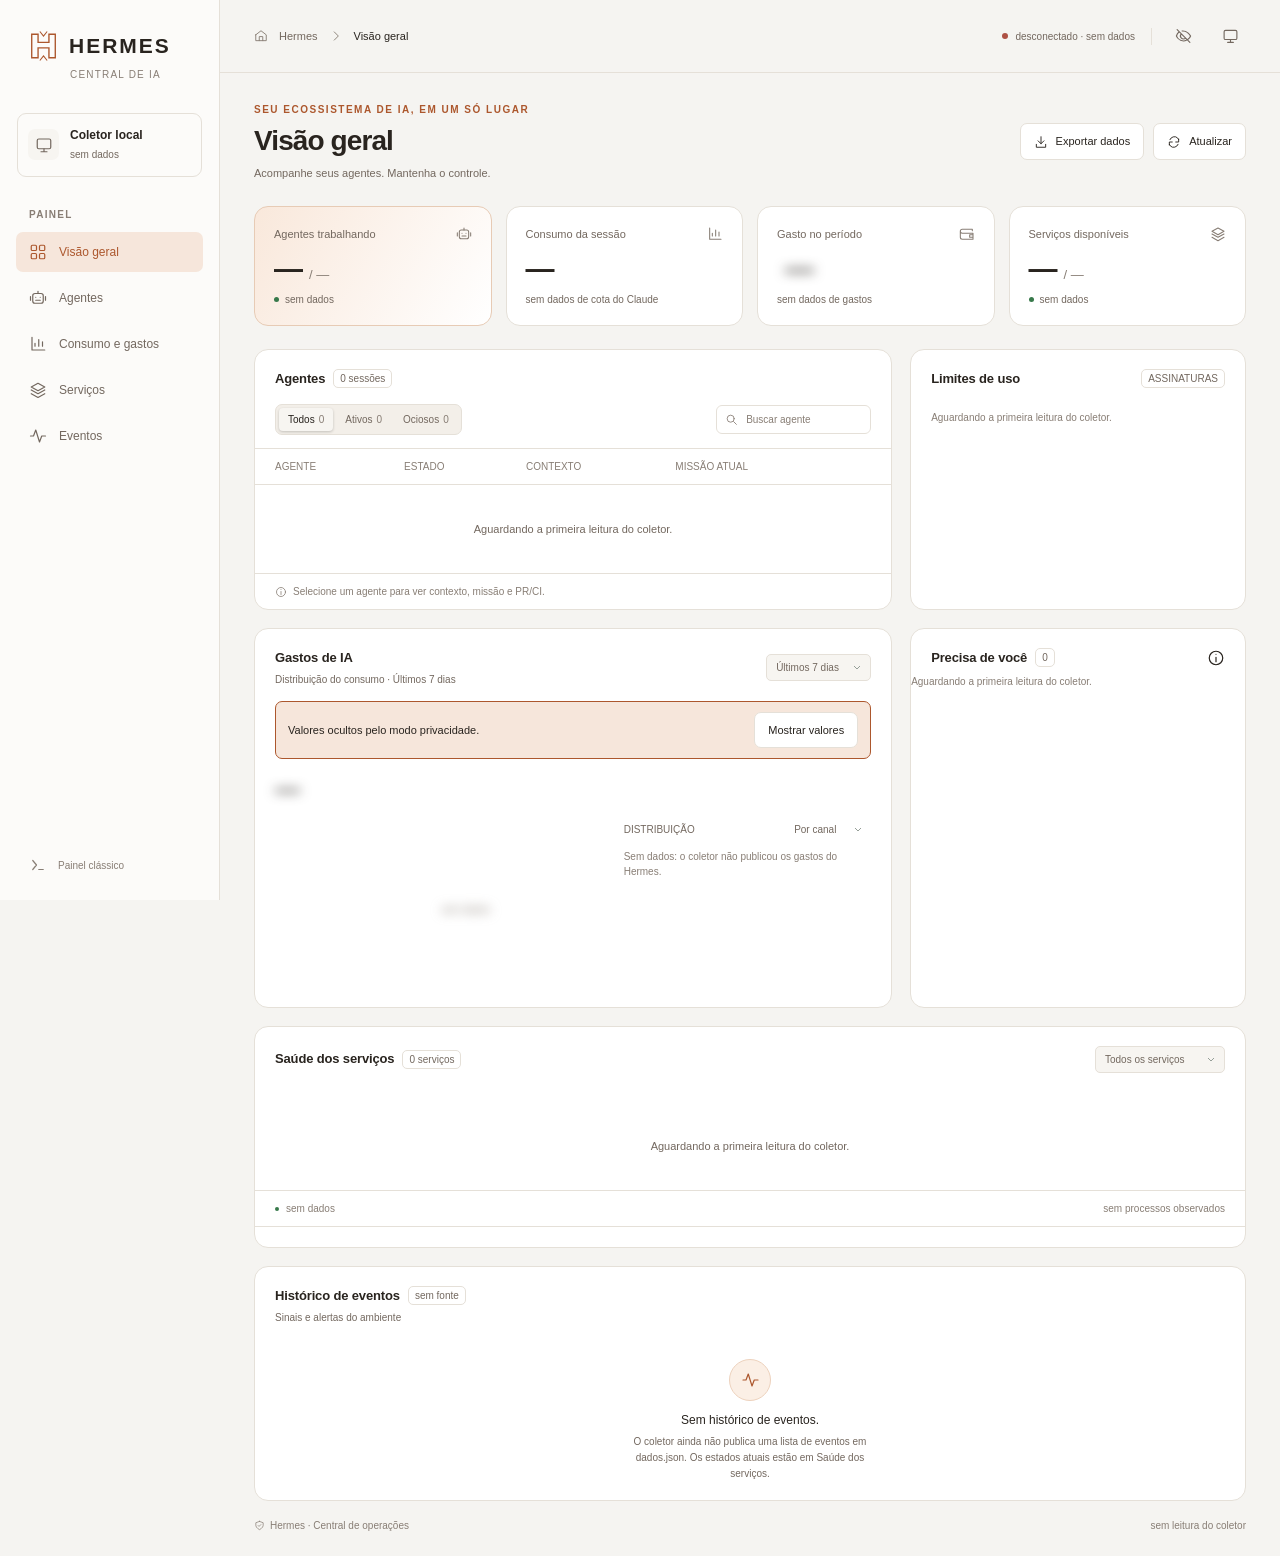
==== publico/index.html @ 0a1b5faf "Juncao E16-E19c (painel-ias-orq ate 508d62f) sobre E14, sem conflitos. py OK x3 + TZ=UTC OK, js 130/" ====
<!doctype html>
<html lang="pt-BR" data-theme="dark">
<head>
<meta charset="UTF-8">
<meta name="viewport" content="width=device-width, initial-scale=1.0">
<meta name="description" content="Hermes: central de operações para agentes de IA, consumo, serviços e gastos, ligada aos dados do coletor local.">
<meta name="theme-color" content="#111111">
<title>Hermes — Central de operações</title>
<link rel="stylesheet" href="hermes.css">
</head>
<body>
<a href="#main" class="skip-link">Pular para o conteúdo</a>
<div class="mobile-backdrop" id="mobile-backdrop"></div>
<aside class="sidebar" id="sidebar" aria-label="Navegação principal">
  <a href="#overview" class="brand" aria-label="Hermes, início"><svg class="brand-mark" viewBox="0 0 32 34" fill="none" aria-hidden="true"><path d="M3 4v26h7V19h12v11h7V4h-7v9H10V4H3Z" stroke="currentColor" stroke-width="1.5"/><path d="m12 1 4 5 4-5M12 33l4-5 4 5" stroke="currentColor" stroke-width="1.2"/></svg>HERMES</a>
  <p class="brand-sub">CENTRAL DE IA</p>
  <div class="workspace"><span class="workspace-icon" data-icon="monitor"></span><div><b>Coletor local</b><small id="side-origem">sem dados</small></div></div>
  <p class="nav-label">PAINEL</p>
  <nav class="nav" id="nav">
    <a href="#overview" data-nav="overview" class="active"><span data-icon="grid"></span>Visão geral</a>
    <a href="#agents" data-nav="agents"><span data-icon="agents"></span>Agentes<span class="nav-count" id="nav-agentes" hidden>0</span></a>
    <a href="#usage" data-nav="usage"><span data-icon="chart"></span>Consumo e gastos</a>
    <a href="#services" data-nav="services"><span data-icon="layers"></span>Serviços<span class="nav-count danger" id="nav-servicos" hidden>0</span></a>
    <a href="#events" data-nav="events"><span data-icon="activity"></span>Eventos</a>
  </nav>
  <div class="sidebar-bottom">
    <a class="side-action classic" href="/classico" id="link-classico"><span data-icon="terminal"></span>Painel clássico</a>
  </div>
</aside>
<div class="shell">
  <header class="topbar">
    <div class="breadcrumb"><button class="icon-button menu-button" id="menu-button" aria-label="Abrir navegação" aria-expanded="false"><span data-icon="menu"></span></button><span class="breadcrumb-home" data-icon="home"></span><span class="breadcrumb-home">Hermes</span><span class="breadcrumb-home" data-icon="chevron"></span><strong id="breadcrumb-current">Visão geral</strong></div>
    <div class="top-controls"><span class="live-chip off" id="live-chip"><span class="dot"></span><span id="live-text">conectando…</span></span><span class="separator"></span><button class="icon-button" id="privacy-button" type="button" title="Privacidade" aria-label="Privacidade" aria-pressed="false"><span data-icon="eye"></span></button><button class="icon-button" id="theme-button" type="button" title="Tema" aria-label="Tema"><span data-icon="sun"></span></button></div>
  </header>
  <main class="content" id="main" tabindex="-1">
    <div class="page-heading" id="overview"><div><div class="eyebrow">SEU ECOSSISTEMA DE IA, EM UM SÓ LUGAR</div><h1 id="page-title">Visão geral</h1><p id="page-subtitle">Acompanhe seus agentes. Mantenha o controle.</p></div><div class="heading-actions"><button class="button export-btn" id="export-button" type="button"><span data-icon="download"></span>Exportar dados</button><button class="button" id="refresh-button" type="button"><span data-icon="refresh"></span><span id="refresh-label">Atualizar</span></button></div></div>

    <div class="file-warning" id="file-warning" role="alert" hidden></div>

    <section class="stats" id="stats" aria-label="Resumo do ambiente">
      <article class="stat"><div class="stat-title">Agentes trabalhando<span data-icon="agents"></span></div><div class="stat-value mono"><span id="k-trab">—</span><small id="k-total">/ —</small></div><div class="stat-foot" id="k-agentes-foot"><span class="dot"></span><span id="k-agentes-texto">sem dados</span></div><div class="stat-foot" id="k-online-foot" hidden><span class="dot"></span><span id="k-online-texto"></span></div></article>
      <article class="stat"><div class="stat-title">Consumo da sessão<span data-icon="chart"></span></div><div class="stat-value mono"><span id="k-sessao">—</span><small id="k-sessao-un"></small></div><div class="stat-foot" id="k-sessao-foot"><span id="k-sessao-texto">sem dados de cota do Claude</span></div></article>
      <article class="stat"><div class="stat-title">Gasto no período<span data-icon="wallet"></span></div><div class="stat-value mono sensitive"><span class="currency" id="k-moeda"></span><span id="k-gasto">—</span></div><div class="stat-foot"><span><span class="sensitive" id="k-gasto-usd"></span><span id="k-gasto-texto">sem dados</span></span></div></article>
      <article class="stat"><div class="stat-title">Serviços disponíveis<span data-icon="layers"></span></div><div class="stat-value mono"><span id="k-serv">—</span><small id="k-serv-total">/ —</small></div><div class="stat-foot" id="k-serv-foot"><span class="dot"></span><span id="k-serv-texto">sem dados</span></div></article>
    </section>

    <div class="dashboard-row">
      <section class="panel agents-panel" id="agents" aria-labelledby="agents-title">
        <div class="panel-head"><div class="panel-title"><h2 id="agents-title">Agentes</h2><span class="badge" id="agents-badge">0 sessões</span></div></div>
        <div class="agent-toolbar">
          <div class="tabs" role="group" aria-label="Filtrar agentes">
            <button class="tab active" type="button" data-agent-filter="todos" aria-pressed="true">Todos<span id="tab-todos">0</span></button>
            <button class="tab" type="button" data-agent-filter="ativos" aria-pressed="false">Ativos<span id="tab-ativos">0</span></button>
            <button class="tab" type="button" data-agent-filter="ociosos" aria-pressed="false">Ociosos<span id="tab-ociosos">0</span></button>
          </div>
          <label class="search"><span data-icon="search"></span><input type="search" id="agent-search" placeholder="Buscar agente" aria-label="Buscar agente" autocomplete="off"></label>
        </div>
        <div class="table-scroll"><table><thead><tr><th>AGENTE</th><th>ESTADO</th><th>CONTEXTO</th><th class="mission-col">MISSÃO ATUAL</th><th aria-label="Detalhes"></th></tr></thead><tbody id="agent-rows"></tbody></table><div class="empty-table" id="agent-empty" hidden></div></div>
        <div class="presence" id="presence" role="group" aria-label="Processos de IA online" hidden><div class="presence-head"><span>Online agora · por processo</span><span class="badge" id="presence-badge"></span></div><div class="table-scroll"><table><tbody id="presence-rows"></tbody></table></div></div>
        <div class="presence" id="presence-linux" role="group" aria-label="Processos de IA no WSL" hidden><div class="presence-head"><span id="presence-linux-titulo">WSL</span><span class="badge" id="presence-linux-badge"></span></div><div class="table-scroll"><table><tbody id="presence-linux-rows"></tbody></table></div></div>
        <div class="panel-footer"><span data-icon="info"></span>Selecione um agente para ver contexto, missão e PR/CI.</div>
      </section>

      <section class="panel usage-panel" id="limits" aria-labelledby="limits-title">
        <div class="panel-head"><div class="panel-title"><h2 id="limits-title">Limites de uso</h2></div><span class="badge">ASSINATURAS</span></div>
        <div class="providers" id="providers"></div>
        <div class="presence" id="limits-local" role="group" aria-label="Uso observado em arquivos locais" hidden><div class="presence-head"><span>Observado em arquivos locais</span><span class="badge" id="limits-local-badge"></span></div><div class="providers" id="limits-local-cards"></div></div>
      </section>
    </div>

    <div class="dashboard-row">
      <section class="panel cost-panel" id="usage" aria-labelledby="cost-title">
        <div class="panel-head"><div><div class="panel-title"><h2 id="cost-title">Gastos de IA</h2></div><p class="panel-desc" id="cost-desc">Distribuição do consumo no período</p></div><label><select class="compact-select" id="period-select" aria-label="Período de gastos"><option value="24h">Últimas 24 h</option><option value="hoje">Hoje</option><option value="7d" selected>Últimos 7 dias</option><option value="30d">Últimos 30 dias</option></select></label></div>
        <div class="cost-privacy-notice" id="cost-privacy-notice" hidden><span>Valores ocultos pelo modo privacidade.</span><button class="button" id="cost-show-values" type="button">Mostrar valores</button></div>
        <div class="cost-top"><div class="cost-total mono sensitive" id="cost-total">—</div><span class="neutral-label sensitive" id="cost-tokens"></span></div>
        <div class="cost-body">
          <div class="chart sensitive" id="chart" role="group" aria-label="Distribuição dos gastos por intervalo"></div>
          <div><div class="breakdown-title"><span>DISTRIBUIÇÃO</span><select class="compact-select" id="group-select" aria-label="Agrupar gastos"><option value="canal" selected>Por canal</option><option value="modelo">Por modelo</option></select></div><div id="breakdown"></div></div>
        </div>
        <div class="cost-notes" id="cost-notes"></div>
      </section>

      <section class="panel attention-panel" id="attention" aria-labelledby="attention-title">
        <div class="panel-head"><div class="panel-title"><h2 id="attention-title">Precisa de você</h2><span class="badge" id="attention-badge">0</span></div><span data-icon="info"></span></div>
        <div id="attention-body"></div>
        <div class="attention-note" id="attention-note" hidden></div>
        <div class="attention-foot" id="attention-foot" hidden><span data-icon="warning"></span><span id="attention-foot-text"></span><a class="text-button" href="#services" id="attention-foot-link">Ver serviços</a></div>
      </section>
    </div>

    <section class="panel services-panel" id="services" aria-labelledby="services-title">
      <div class="panel-head"><div><div class="panel-title"><h2 id="services-title">Saúde dos serviços</h2><span class="badge" id="services-badge">0 serviços</span></div></div><select id="service-filter" class="compact-select" aria-label="Filtrar serviços"><option value="todos">Todos os serviços</option><option value="atencao">Precisam de atenção</option></select></div>
      <div class="services-grid" id="services-grid"></div>
      <div class="empty-table" id="services-empty" hidden></div>
      <div class="panel-footer services-foot"><span class="source-summary" id="services-summary"><span class="dot"></span><span id="services-summary-text">sem dados</span></span><span id="services-processes">sem processos observados</span></div>
      <div class="panel-footer" id="sources-foot" hidden></div>
    </section>

    <section class="panel events-panel" id="events" aria-labelledby="events-title">
      <div class="panel-head"><div><div class="panel-title"><h2 id="events-title">Histórico de eventos</h2><span class="badge">sem fonte</span></div><p class="panel-desc">Sinais e alertas do ambiente</p></div></div>
      <div class="empty-state"><div class="empty-icon"><span data-icon="activity"></span></div><h3>Sem histórico de eventos.</h3><p>O coletor ainda não publica uma lista de eventos em dados.json. Os estados atuais estão em Saúde dos serviços.</p></div>
    </section>

    <footer class="footer"><span><span data-icon="shield"></span>Hermes · Central de operações</span><span id="updated-label">sem leitura do coletor</span></footer>
  </main>
</div>
<div class="overlay" id="overlay"><section class="modal" id="modal-dialog" role="dialog" aria-modal="true" aria-labelledby="modal-title" tabindex="-1"><div class="modal-head"><h2 id="modal-title"></h2><button class="icon-button" id="close-modal" type="button" aria-label="Fechar detalhes"><span data-icon="close"></span></button></div><div class="modal-body"><div id="modal-body"></div><div class="modal-actions"><button class="button primary" type="button" id="modal-ok">Fechar</button></div></div></section></div>
<div class="toast" id="toast" role="status" aria-live="polite"><span id="toast-icon"></span><span id="toast-text"></span></div>
<script src="hermes.js"></script>
</body>
</html>
---- publico/hermes.css ----
:root{color-scheme:dark;--bg:#111111;--side:#151515;--panel:#1d1d1c;--panel-soft:#252524;--hover:#2b2b28;--line:#343430;--text:#f1f0eb;--muted:#a6a59d;--faint:#898980;--accent:#ed925e;--accent-soft:#382920;--green:#79ca8d;--orange:#ed925e;--red:#e8867e;--red-soft:#382626;--blue:#bbb8ad;--shadow:0 20px 80px #0005;--radius:14px;font-family:Inter,ui-sans-serif,-apple-system,BlinkMacSystemFont,"Segoe UI",sans-serif}

*{box-sizing:border-box}
body{margin:0;background:var(--bg);color:var(--text);font-size:13px;line-height:1.5}
button,input,select{font:inherit}
button,a,select{-webkit-tap-highlight-color:transparent}
button{cursor:pointer}
button,input,select{outline:none}
button:focus-visible,a:focus-visible,select:focus-visible,input:focus-visible{outline:2px solid var(--accent);outline-offset:4px}
button{color:inherit}
a{color:inherit;text-decoration:none}
button:disabled{cursor:default;opacity:.55}
svg{display:block;flex-shrink:0}
button{border:0;background:none}
p,h1,h2,h3{margin:0}
button .icon{pointer-events:none}
.icon{width:18px;height:18px;stroke:currentColor;stroke-width:1.6;fill:none;stroke-linecap:round;stroke-linejoin:round}
.mono{font-variant-numeric:tabular-nums}
.sidebar{width:220px;position:fixed;inset:0 auto 0 0;background:var(--side);border-right:1px solid var(--line);display:flex;flex-direction:column;padding:30px 16px 16px;z-index:30}
.brand{display:flex;align-items:center;gap:11px;padding:0 13px;color:var(--text);font-size:21px;font-weight:650;letter-spacing:2px}
.brand-mark{width:29px;height:32px;color:var(--accent)}
.brand-sub{margin:5px 0 31px 54px;color:var(--faint);font-size:10px;letter-spacing:1.2px;white-space:nowrap}
.workspace{display:flex;gap:11px;align-items:center;margin:0 1px 30px;padding:12px 10px;border:1px solid var(--line);border-radius:9px}
.workspace-icon{width:31px;height:31px;background:var(--panel-soft);border-radius:7px;display:grid;place-items:center;color:var(--muted)}
.workspace b{display:block;font-size:12px;font-weight:550}
.workspace small{font-size:10px;color:var(--muted)}
.nav-label{color:var(--faint);font-size:10px;font-weight:600;letter-spacing:1.3px;padding:0 13px;margin-bottom:10px}
.nav{display:grid;gap:6px}
.nav a{display:flex;gap:12px;align-items:center;padding:11px 13px;border-radius:7px;color:var(--muted);font-size:12px;font-weight:500;transition:.15s}
.nav a:hover{background:var(--panel-soft);color:var(--text)}
.nav a.active{background:var(--accent-soft);color:var(--accent)}
.nav-count{font-size:10px;background:var(--panel-soft);border:1px solid var(--line);padding:0 6px;border-radius:5px;margin-left:auto;color:var(--muted)}
.nav-count.danger{color:var(--red);background:var(--red-soft);border-color:transparent}
.sidebar-bottom{margin-top:auto;padding-top:40px}
.side-action{display:flex;align-items:center;gap:11px;width:100%;padding:10px 13px;color:var(--muted);font-size:11px;border-radius:6px}
.side-action:hover{color:var(--text);background:var(--panel-soft)}
.shell{margin-left:220px}
.topbar{height:73px;border-bottom:1px solid var(--line);display:flex;align-items:center;justify-content:space-between;padding:0 34px;gap:15px}
.breadcrumb{display:flex;gap:11px;align-items:center;font-size:11px;color:var(--muted)}
.breadcrumb strong{font-weight:450;color:var(--text)}
.breadcrumb .icon{width:14px;color:var(--faint)}
.top-controls{display:flex;align-items:center;gap:16px}
.live-chip{display:flex;gap:7px;align-items:center;font-size:10px;color:var(--muted)}
.dot{width:6px;height:6px;border-radius:50%;background:currentColor;display:inline-block;flex-shrink:0}
.separator{height:17px;width:1px;background:var(--line)}
.icon-button{width:31px;height:31px;border-radius:7px;display:grid;place-items:center;color:var(--muted);transition:.15s}
.icon-button:hover{background:var(--hover);color:var(--text)}
.icon-button .icon{width:17px}
.menu-button{display:none}
.content{padding:29px 34px 20px;max-width:1800px;margin:auto}
.page-heading{display:flex;justify-content:space-between;gap:16px;align-items:center;margin-bottom:25px}
.eyebrow{font-size:10px;letter-spacing:1.5px;font-weight:550;color:var(--accent);margin-bottom:5px}
.page-heading h1{font-size:28px;font-weight:550;letter-spacing:-.9px;line-height:1.35}
.page-heading p{color:var(--muted);font-size:11px;margin-top:5px}
.heading-actions{display:flex;gap:9px;align-items:center}
.button{display:inline-flex;align-items:center;justify-content:center;gap:8px;white-space:nowrap;padding:9px 13px;border:1px solid var(--line);border-radius:7px;background:var(--panel);font-size:11px;font-weight:500;min-height:35px}
.button:hover{background:var(--hover)}
.button .icon{width:14px;height:14px}
.button.primary{background:var(--accent);color:#2b2119;border-color:var(--accent)}
.button.primary:hover{filter:brightness(1.06)}
.stats{display:grid;grid-template-columns:repeat(4,minmax(0,1fr));gap:14px;margin-bottom:23px}
.stat{padding:18px 19px;border:1px solid var(--line);border-radius:var(--radius);background:var(--panel);position:relative;overflow:hidden}
.stat:first-child{background:linear-gradient(115deg,#ed925e08,var(--panel));border-color:#504035}
.stat-title{display:flex;align-items:center;justify-content:space-between;color:var(--muted);font-size:11px}
.stat-title .icon{color:var(--faint);width:16px}
.stat-value{display:flex;align-items:baseline;gap:7px;font-size:29px;font-weight:550;letter-spacing:-1px;margin:9px 0 5px;line-height:1.2}
.stat-value small{font-size:13px;color:var(--faint);font-weight:400;letter-spacing:0}
.stat-value .currency{font-size:17px;color:var(--muted);margin-right:1px}
.stat-foot{color:var(--muted);font-size:10px;display:flex;align-items:center;gap:6px}
.stat-foot .dot{width:5px;height:5px;color:var(--green)}
.stat-foot.warning{color:var(--orange)}
.dashboard-row{display:grid;grid-template-columns:minmax(0,1.9fr) minmax(300px,1fr);gap:18px;margin-bottom:18px}
.panel{background:var(--panel);border:1px solid var(--line);border-radius:var(--radius);min-width:0;overflow:hidden}
.panel-head{padding:19px 20px 15px;display:flex;align-items:center;justify-content:space-between;gap:12px}
.panel-title{display:flex;align-items:center;gap:8px}
.panel-title h2{font-size:13px;font-weight:550;letter-spacing:-.15px}
.panel-title .icon{width:15px;color:var(--muted)}
.badge{font-size:10px;color:var(--muted);border:1px solid var(--line);border-radius:5px;line-height:1.7;padding:0 6px}
.text-button{display:inline-flex;align-items:center;gap:5px;color:var(--muted);font-size:10px;padding:0}
.text-button:hover{color:var(--accent)}
.text-button .icon{width:13px;height:13px}
.panel-desc{font-size:10px;color:var(--muted);margin-top:4px}
.agent-toolbar{display:flex;justify-content:space-between;align-items:center;gap:10px;padding:0 20px 13px}
.tabs{display:flex;gap:3px;padding:3px;background:#151514;border:1px solid var(--line);border-radius:7px}
.tab{border-radius:4px;padding:4px 9px;font-size:10px;color:var(--muted);white-space:nowrap}
.tab.active{background:var(--panel-soft);color:var(--text);box-shadow:0 1px 3px #0003}
.tab span{margin-left:4px;color:var(--faint);font-size:10px}
.search{position:relative;max-width:155px}
.search>.icon{position:absolute;top:8px;left:9px;width:13px;height:13px;color:var(--faint)}
.search input{width:100%;height:29px;background:transparent;border:1px solid var(--line);color:var(--text);padding:5px 9px 5px 29px;border-radius:6px;font-size:10px}
.search input::placeholder{color:var(--faint)}
.table-scroll{overflow:auto}
table{border-collapse:collapse;width:100%;text-align:left;white-space:nowrap}
thead{background:#ffffff02;color:var(--faint);font-size:10px;font-weight:400}
th{font-weight:450;padding:10px 13px;border-top:1px solid var(--line);border-bottom:1px solid var(--line)}
th:first-child,td:first-child{padding-left:20px}
td{padding:15px 13px;border-bottom:1px solid var(--line);font-size:10px}
tbody tr:last-child td{border-bottom:0}
.agent-row{cursor:pointer}
.agent-row:hover{background:var(--hover)}
.agent-name{display:flex;gap:10px;align-items:center;text-align:left;padding:0}
.agent-logo{height:30px;width:30px;display:grid;place-items:center;border:1px solid #4b3b31;background:#322b26;border-radius:8px;color:var(--orange);flex-shrink:0}
.agent-logo .icon{width:19px}
.agent-name strong{display:block;font-size:11px;font-weight:500}
.agent-name small{display:block;color:var(--faint);font-size:10px;margin-top:1px}
.status{display:inline-flex;align-items:center;gap:5px;color:var(--muted);font-size:10px;white-space:nowrap}
.status .dot{width:5px;height:5px}
.status.idle{border:1px solid var(--line);border-radius:5px;padding:2px 6px}
.status.good{color:var(--green)}
.status.bad{color:var(--red)}
.stat-foot[hidden],.presence[hidden]{display:none}
.presence{border-top:1px solid var(--line)}
.presence-head{display:flex;align-items:center;gap:8px;padding:10px 20px;font-size:9px;color:var(--faint)}
.context-cell{min-width:90px;display:flex;align-items:center;gap:7px;color:var(--muted)}
.track{height:4px;background:#353530;border-radius:10px;overflow:hidden;width:100%}
.track>span{display:block;background:var(--accent);height:100%;border-radius:10px}
.context-cell .track{width:45px;height:3px}
.mission{color:var(--faint)}
.row-chevron{color:var(--faint)}
.row-chevron .icon{width:13px;height:13px}
.panel-footer{border-top:1px solid var(--line);padding:10px 20px;font-size:10px;color:var(--faint);display:flex;align-items:center;gap:6px}
.panel-footer .icon{width:12px;height:12px}
.providers{padding:0 20px 10px}
.provider{padding:11px 0 15px}
.provider+.provider{border-top:1px solid var(--line);padding-top:15px;padding-bottom:10px}
.provider-header{display:flex;align-items:center;gap:9px;margin-bottom:13px}
.provider-logo{display:grid;place-items:center;color:var(--orange);width:28px;height:28px;border-radius:7px;background:#322b26}
.provider-logo.codex{background:#28352e;color:var(--green)}
.provider-logo .icon{width:18px}
.provider-name{font-size:11px;font-weight:500}
.provider-name small{font-size:10px;color:var(--faint);font-weight:400;margin-left:5px}
.provider-header>.badge{margin-left:auto}
.usage-label{display:flex;justify-content:space-between;align-items:center;font-size:10px;color:var(--muted);margin-bottom:6px}
.usage-label strong{font-weight:550;color:var(--text);font-size:10px}
.usage-row+.usage-row{margin-top:10px}
.usage-row .track{height:4px}
.usage-row.week .track>span{background:var(--orange)}
.usage-sub{color:var(--faint);font-size:10px;margin-top:6px}
.missing{display:flex;align-items:center;justify-content:space-between;gap:7px;padding:9px 10px;border:1px dashed var(--line);border-radius:6px}
.missing p{color:var(--muted);font-size:10px}
.missing .text-button{font-size:10px}
.cost-panel .panel-head{padding-bottom:6px}
.cost-privacy-notice{display:flex;align-items:center;justify-content:space-between;flex-wrap:wrap;gap:8px;margin:8px 20px 12px;padding:10px 12px;border:1px solid var(--accent);border-radius:7px;background:var(--accent-soft);color:var(--text);font-size:11px}
.cost-privacy-notice[hidden]{display:none}
.compact-select{appearance:none;background:var(--panel-soft) url("data:image/svg+xml,%3Csvg xmlns='http://www.w3.org/2000/svg' width='10' height='10' viewBox='0 0 10 10'%3E%3Cpath d='m2 4 3 3 3-3' stroke='%23969f98' fill='none'/%3E%3C/svg%3E") right 8px center no-repeat;border:1px solid var(--line);border-radius:5px;color:var(--muted);padding:5px 25px 5px 9px;font-size:10px;cursor:pointer}
.cost-top{padding:0 20px;display:flex;gap:10px;align-items:baseline}
.cost-total{font-size:25px;font-weight:550;letter-spacing:-.7px}
.cost-total small{font-size:13px;font-weight:400;color:var(--muted);margin-right:5px;letter-spacing:0}
.neutral-label{font-size:10px;color:var(--faint)}
.cost-body{display:grid;grid-template-columns:1.3fr 1fr;gap:27px;padding:13px 20px 20px}
.chart{height:151px;position:relative;min-width:0;padding-left:60px;padding-top:24px;display:flex;flex-direction:column;justify-content:flex-end;container-type:inline-size}
.chart-y{position:absolute;inset:24px auto 21px 0;display:flex;flex-direction:column;justify-content:space-between;color:var(--muted);font-size:10px;max-width:58px;overflow:hidden}
.chart-plot{height:106px;background:repeating-linear-gradient(to top,transparent 0,transparent 33px,var(--line) 33px,var(--line) 34px);display:grid;grid-auto-flow:column;grid-auto-columns:minmax(0,1fr);align-items:end;gap:3px;padding:0 7px}
.chart-bar{height:var(--height);width:100%;min-width:0;padding:0;border-radius:4px 4px 1px 1px;background:#aa7756;position:relative;transition:height .3s,background .2s;cursor:pointer}
.chart-bar:last-child{background:var(--accent)}
.chart-bar:hover,.chart-bar:focus-visible{background:var(--accent)}
.chart-value{display:none;position:absolute;bottom:calc(100% + 4px);left:0;width:100%;overflow:hidden;text-overflow:ellipsis;white-space:nowrap;color:var(--text);font-size:10px;font-variant-numeric:tabular-nums;pointer-events:none}
@container(min-width:350px){.chart-value{display:block}}
.chart-x{height:21px;flex-shrink:0;display:grid;grid-auto-flow:column;grid-auto-columns:minmax(0,1fr);gap:3px;padding:4px 7px 0;color:var(--muted);font-size:10px}
.breakdown-title{display:flex;align-items:center;justify-content:space-between;font-size:10px;color:var(--muted);margin-bottom:12px}
.breakdown-title select{border:0;background-color:transparent;padding-top:0;padding-bottom:0}
.breakdown-row{margin-bottom:11px}
.breakdown-label{display:flex;gap:8px;justify-content:space-between;font-size:10px;margin-bottom:5px;color:var(--muted)}
.breakdown-label strong{font-size:10px;color:var(--text);font-weight:450}
.breakdown-row .track{height:4px}
.attention-panel .panel-head{padding-bottom:0}
.empty-state{padding:19px 20px 18px;text-align:center;display:flex;flex-direction:column;align-items:center}
.empty-icon{height:42px;width:42px;background:#372b22;border:1px solid #59402c;border-radius:50%;display:grid;place-items:center;color:var(--accent);margin-bottom:10px}
.empty-icon .icon{width:21px}
.empty-state h3{font-size:12px;font-weight:500;margin-bottom:5px}
.empty-state p{font-size:10px;color:var(--muted);max-width:235px;line-height:1.6}
.attention-foot{padding:12px 18px;border-top:1px solid var(--line);color:var(--orange);display:flex;gap:9px;align-items:center;font-size:10px;background:#ed925e05}
.attention-foot .icon{width:15px;height:15px}
.attention-foot button{margin-left:auto;color:var(--muted);padding:0}
.attention-foot button:hover{color:var(--accent)}
.services-panel .panel-head{padding-bottom:12px}
.services-grid{display:grid;grid-template-columns:repeat(5,minmax(0,1fr));gap:10px;padding:0 20px 17px}
.service{padding:12px;border:1px solid var(--line);border-radius:8px;background:var(--panel-soft);text-align:left;transition:.15s;min-width:0}
.service:hover{border-color:#8d6347;transform:translateY(-2px)}
.service-top{display:flex;align-items:center;justify-content:space-between;gap:7px;margin-bottom:10px}
.service-icon{width:26px;height:26px;border:1px solid #3b423a;border-radius:6px;display:grid;place-items:center;color:var(--muted)}
.service-icon .icon{width:14px;height:14px}
.service h3{font-size:11px;font-weight:500;margin-bottom:2px}
.service p{font-size:10px;color:var(--muted);white-space:nowrap;text-overflow:ellipsis;overflow:hidden}
.service-time{font-size:10px;color:var(--faint);margin-top:9px;display:flex;gap:4px;align-items:center}
.service-time .icon{width:10px;height:10px}
.services-foot{display:flex;justify-content:space-between;gap:10px;flex-wrap:wrap}
.source-summary{display:flex;gap:7px;align-items:center}
.source-summary .dot{color:var(--green);width:4px;height:4px}
.footer{display:flex;justify-content:space-between;gap:10px;padding:17px 0 3px;color:var(--faint);font-size:10px}
.footer span{display:flex;align-items:center;gap:5px}
.footer .icon{height:11px;width:11px}
.view-stack{display:grid;gap:18px}
.view-stack .panel{width:100%}
.view-stack .services-grid{gap:14px}
.view-stack .service{padding:20px}
.view-stack .cost-body{grid-template-columns:2fr 1fr;padding-bottom:30px}
.view-stack .chart{height:254px}
.view-stack .chart-plot{height:205px}
.view-stack .chart-bar{max-width:50px}
.view-stack .providers{display:grid;grid-template-columns:1fr 1fr;gap:30px;padding:0 20px 25px}
.view-stack .provider+.provider{border-top:0;padding-top:11px}
.event-row{display:flex;align-items:flex-start;gap:13px;padding:16px 20px;border-top:1px solid var(--line)}
.event-dot{height:28px;width:28px;display:grid;place-items:center;border:1px solid var(--line);border-radius:50%;color:var(--muted);flex-shrink:0}
.event-dot .icon{height:13px;width:13px}
.event-dot.warning{color:var(--orange);background:#ed925e09}
.event-body{flex:1}
.event-body b{font-size:11px;font-weight:500}
.event-body p{font-size:10px;color:var(--muted);margin-top:4px}
.event-row time{font-size:10px;color:var(--faint);white-space:nowrap}
.empty-table{text-align:center;padding:36px 20px;color:var(--muted);font-size:11px}
.overlay{position:fixed;inset:0;background:#0008;backdrop-filter:blur(3px);z-index:80;display:none;align-items:center;justify-content:center;padding:20px}
.overlay.open{display:flex}
.modal{width:470px;max-width:100%;background:var(--panel);border:1px solid #51463d;border-radius:16px;box-shadow:var(--shadow);max-height:calc(100dvh - 40px);overflow:auto}
.modal-head{display:flex;align-items:center;justify-content:space-between;padding:21px 23px 15px;border-bottom:1px solid var(--line)}
.modal-head h2{font-size:16px;font-weight:550}
.modal-body{padding:22px 23px}
.modal-description{color:var(--muted);font-size:12px;line-height:1.8;margin-bottom:20px}
.detail-list{display:grid;gap:0}
.detail-list div{display:flex;justify-content:space-between;gap:18px;font-size:11px;padding:12px 0;border-bottom:1px solid var(--line)}
.detail-list dt{color:var(--muted)}
.detail-list dd{margin:0;text-align:right}
.detail-note{font-size:10px;line-height:1.7;color:var(--muted);padding:12px;border:1px solid var(--line);border-radius:7px;margin-top:19px}
.modal-actions{display:flex;gap:9px;justify-content:flex-end;margin-top:23px}
.setting-row{display:flex;gap:15px;justify-content:space-between;align-items:center;padding:15px 0;border-bottom:1px solid var(--line)}
.setting-row b{font-size:12px;font-weight:500}
.setting-row p{font-size:10px;color:var(--muted);margin-top:4px;max-width:260px}
.switch{width:35px;height:20px;padding:3px;background:var(--line);border-radius:20px;flex-shrink:0}
.switch span{display:block;background:var(--muted);width:14px;height:14px;border-radius:50%;transition:.2s}
.switch[aria-checked=true]{background:var(--accent)}
.switch[aria-checked=true] span{transform:translateX(15px);background:#372317}
.toast{position:fixed;bottom:25px;left:calc(50% + 100px);transform:translate(-50%,20px);z-index:100;display:flex;align-items:center;gap:9px;background:var(--text);color:var(--bg);border:1px solid var(--line);border-radius:9px;padding:12px 17px;font-size:11px;box-shadow:var(--shadow);opacity:0;pointer-events:none;transition:.2s;max-width:90vw;width:max-content}
.toast.show{opacity:1;transform:translate(-50%,0)}
.toast .icon{width:15px;height:15px}
.mobile-backdrop{display:none}
.privacy-on .sensitive{filter:blur(6px);user-select:none}
.spin{animation:spin .7s linear infinite}
@keyframes spin{to{transform:rotate(360deg)}
}
[data-theme=light]{color-scheme:light;--bg:#f5f4f1;--side:#fcfbf9;--panel:#fff;--panel-soft:#f7f5f1;--hover:#f4eee7;--line:#e5e0d8;--text:#29241f;--muted:#73685f;--faint:#887e75;--accent:#ac572d;--accent-soft:#f6e6db;--green:#37794a;--orange:#9f5f30;--red:#ae5144;--red-soft:#f8eae7;--shadow:0 20px 80px #2b211915}
[data-theme=light] .tabs{background:#f3efe9}
[data-theme=light] .track{background:#ece5dc}
[data-theme=light] .brand-mark{color:#ac572d}
[data-theme=light] .stat:first-child{background:linear-gradient(120deg,#f9e8db,#fff);border-color:#e7cbb5}
[data-theme=light] .chart-bar{background:#b7784f}
[data-theme=light] .chart-bar:last-child{background:var(--accent)}
[data-theme=light] .provider-logo,[data-theme=light] .agent-logo{background:#f7eee7;border-color:#ecd8c8}
[data-theme=light] .provider-logo.codex{background:#e6f0e8}
[data-theme=light] .empty-icon{background:#fbefe5;border-color:#edd2bd}
[data-theme=light] .button.primary{color:#fff}
[data-theme=light] .context-cell .track{background:#ece5dc}
@media(min-width:1700px){.content{padding-top:35px}
.stat{padding:22px}
.panel-head{padding-top:22px}
td{padding-top:19px;padding-bottom:19px}
.providers{padding-bottom:17px}
.provider{padding-top:17px;padding-bottom:19px}
.cost-body{padding-top:19px;padding-bottom:24px}
.chart{height:169px}
.chart-plot{height:124px}
.empty-state{padding-top:29px;padding-bottom:27px}
.service{padding:16px}
}

@media(max-width:1220px){.sidebar{width:190px;padding-left:12px;padding-right:12px}
.brand{font-size:19px}
.brand-sub{margin-left:52px}
.shell{margin-left:190px}
.topbar{padding:0 24px}
.content{padding:25px 24px 20px}
.dashboard-row{grid-template-columns:minmax(0,1.7fr) minmax(280px,1fr);gap:14px}
.mission-col{display:none}
.agent-toolbar{flex-wrap:wrap}
.search{max-width:130px}
.stat{padding:15px}
.cost-body{gap:18px;grid-template-columns:1fr 1fr}
.service{padding:10px}
.services-grid{gap:7px;padding-left:15px;padding-right:15px}
.service-top{align-items:flex-start}
.service .status{font-size:8px}
.toast{left:calc(50% + 95px)}
}

@media(max-width:1100px){.stats{grid-template-columns:repeat(2,minmax(0,1fr))}
.mission-col{display:none}
}

@media(max-width:1000px){.sidebar{width:178px}
.shell{margin-left:178px}
.brand{padding-left:10px;font-size:17px}
.brand-mark{width:25px}
.brand-sub{font-size:8px;margin-left:47px}
.workspace{padding:10px 7px;gap:7px}
.workspace b{font-size:10px}
.workspace small{font-size:9px}
.workspace-icon{width:26px;height:26px}
.nav a{font-size:11px;padding:10px}
.content{padding:24px 20px 16px}
.topbar{padding:0 20px}
.stats{gap:10px}
.stat-title{font-size:10px}
.stat-value{font-size:25px}
.stat-title .icon{display:none}
.stat-foot{font-size:9px}
.dashboard-row{grid-template-columns:1fr}
.usage-panel .providers{display:grid;grid-template-columns:1fr 1fr;gap:25px}
.usage-panel .provider+.provider{border-top:0;padding-top:11px}
.mission-col{display:none}
.services-grid{grid-template-columns:repeat(3,minmax(0,1fr));gap:10px}
.agent-toolbar{flex-wrap:nowrap}
.search{max-width:175px}
.attention-panel .empty-state{padding:20px}
.cost-body{grid-template-columns:1.4fr 1fr}
.toast{left:calc(50% + 89px)}
}


html{scroll-behavior:smooth}
section[id],div[id=overview]{scroll-margin-top:16px}
.skip-link{position:fixed;left:16px;top:-60px;z-index:200;background:var(--accent);color:var(--bg);padding:9px 14px;border-radius:6px}
.skip-link:focus{top:12px}
.live-chip{cursor:default;white-space:nowrap}
.live-chip .dot{color:var(--faint)}
.live-chip.ok .dot{color:var(--green)}
.live-chip.warn .dot{color:var(--orange)}
.live-chip.off .dot{color:var(--red)}
.workspace>div{min-width:0}
.workspace b,.workspace small{overflow:hidden;text-overflow:ellipsis;white-space:nowrap}
.side-action.classic{font-size:10px;color:var(--faint)}
.status.work{border:1px solid var(--line);border-radius:5px;padding:2px 6px;color:var(--green)}
.status.wait{border:1px solid var(--line);border-radius:5px;padding:2px 6px;color:var(--orange)}
.status.stop{border:1px solid var(--line);border-radius:5px;padding:2px 6px;color:var(--faint)}
.status-sub{display:block;font-size:10px;color:var(--faint);margin-top:3px}
.agent-row.selected{background:var(--hover)}
.agent-row.selected td:first-child{box-shadow:inset 2px 0 0 var(--accent)}
.context-cell.warn .track>span{background:var(--orange)}
.context-cell.crit .track>span{background:var(--red)}
.context-cell.none .track>span{width:0}
td.mission{max-width:200px;overflow:hidden;text-overflow:ellipsis}
.agent-name strong,.agent-name small{max-width:200px;overflow:hidden;text-overflow:ellipsis}
.empty-table[hidden]{display:none}
.usage-sub.err{color:var(--red)}
.nav-count[hidden]{display:none}
.badge.warn{color:var(--orange)}
.badge.bad{color:var(--red)}
.stat-foot.ok .dot{color:var(--green)}
.stat-foot .icon{width:12px;height:12px}
.chart-bar.zero{pointer-events:none;opacity:.4}
.chart-x span{min-width:0;overflow:hidden;text-overflow:ellipsis;text-align:center;white-space:nowrap}
.chart-empty{display:grid;place-items:center;height:100%;color:var(--faint);font-size:10px}
.cost-notes{padding:0 20px 14px;color:var(--faint);font-size:10px;display:grid;gap:3px}
.cost-notes.warn{color:var(--orange)}
.pending-list{list-style:none;margin:0;padding:0;border-top:1px solid var(--line)}
.pending-item{border-bottom:1px solid var(--line)}
.pending-item:last-child{border-bottom:0}
.pending-main{display:flex;gap:10px;align-items:flex-start;width:100%;padding:12px 18px;text-align:left}
.pending-main:hover{background:var(--hover)}
.pending-n{flex-shrink:0;color:var(--accent);font-size:10px;font-weight:600;width:16px}
.pending-text{flex:1;font-size:10px;line-height:1.6;min-width:0;overflow-wrap:anywhere}
.pending-text small{display:block;color:var(--muted);font-size:10px}
.pending-age{color:var(--faint);font-size:10px;white-space:nowrap}
.pending-detail{padding:0 18px 14px 44px;font-size:10px;color:var(--muted);display:grid;gap:6px}
.pending-detail ol{margin:0;padding-left:16px;display:grid;gap:3px}
.pending-detail code{background:var(--panel-soft);border:1px solid var(--line);border-radius:4px;padding:0 4px}
.pending-kind{font-size:10px;color:var(--faint);letter-spacing:.8px;padding:10px 18px 0}
.attention-foot[hidden]{display:none}
.section-error{margin:0;padding:8px 18px;color:var(--muted);font-size:10px}
.file-warning{margin:0 0 14px;padding:10px 16px;border:1px solid var(--orange);border-radius:8px;color:var(--orange);font-size:11px;overflow-wrap:anywhere}
.file-warning[hidden]{display:none}
.attention-note{padding:10px 18px;border-top:1px solid var(--line);color:var(--orange);font-size:10px;overflow-wrap:anywhere}
.status-detail{font-size:9px;color:var(--faint)}
.service p{max-width:100%}
.detail-list dd{overflow-wrap:anywhere;max-width:62%}
.toast.error{background:var(--red);color:#1a0d0b}
[data-theme=light] .toast.error{color:#fff}
.events-panel{margin-top:18px}
.sr-only{position:absolute;width:1px;height:1px;overflow:hidden;clip:rect(0 0 0 0);white-space:nowrap}
@media(max-width:900px){.sidebar{transform:translateX(-100%);width:220px;transition:transform .2s}
.sidebar.open{transform:translateX(0)}
.shell{margin-left:0}
.menu-button{display:grid}
.breadcrumb-home{display:none}
.toast{left:50%}
.mobile-backdrop.open{display:block;position:fixed;inset:0;background:#0008;z-index:25}
.brand{font-size:21px}.brand-mark{width:29px}.brand-sub{font-size:10px;margin-left:54px}
.nav a{font-size:12px;padding:11px 13px}
.workspace b{font-size:12px}.workspace small{font-size:10px}
}

@media(max-width:720px){.sidebar{transform:translateX(-100%);width:220px;transition:transform .2s}
.sidebar.open{transform:translateX(0)}
.brand{font-size:21px}
.brand-mark{width:29px}
.brand-sub{font-size:10px;margin-left:54px}
.workspace b{font-size:12px}
.workspace small{font-size:10px}
.workspace-icon{width:31px;height:31px}
.nav a{font-size:12px}
.shell{margin:0}
.topbar{height:59px;padding:0 16px}
.menu-button{display:grid}
.breadcrumb{gap:7px}
.breadcrumb-home{display:none}
.top-controls{gap:7px}
.top-controls>.separator{display:none}
.live-chip{font-size:8px;gap:5px}
.content{padding:23px 16px 16px}
.page-heading{align-items:flex-start;margin-bottom:20px}
.page-heading h1{font-size:25px}
.page-heading p{font-size:10px;max-width:225px}
.eyebrow{font-size:8px}
.heading-actions{gap:5px;padding-top:17px}
.heading-actions .export-btn{display:none}
.heading-actions .button{padding:8px 10px;font-size:10px}
.stats{grid-template-columns:repeat(2,minmax(0,1fr));gap:10px;margin-bottom:17px}
.stat{padding:15px}
.stat-title{font-size:10px}
.stat-title .icon{display:block;width:14px}
.stat-value{font-size:27px}
.stat-foot{font-size:9px}
.panel-head{padding:17px 16px 13px}
.panel-title h2{font-size:12px}
.panel-title{gap:6px}
.text-button{font-size:9px}
.agent-toolbar{padding:0 16px 13px;gap:8px}
.tab{font-size:9px;padding:5px 6px}
.tab span{margin-left:2px;font-size:8px}
.search{max-width:105px}
.search input{font-size:9px}
.mission-col{display:none}
th:first-child,td:first-child{padding-left:16px}
td{padding:15px 9px}
th{padding:9px}
.agent-name{gap:8px}
.agent-name strong{font-size:10px;max-width:96px;white-space:normal}
.agent-name small{font-size:8px}
.agent-logo{width:27px;height:27px}
.context-cell{min-width:62px;gap:4px}
.context-cell .track{width:30px}
.row-chevron{padding-right:10px}
.usage-panel .providers{gap:20px;padding-left:16px;padding-right:16px}
.provider-name{font-size:10px}
.provider-name small{display:none}
.provider-header{gap:7px}
.provider-logo{width:25px;height:25px}
.provider-header>.badge{font-size:8px;padding:0 4px}
.missing{align-items:flex-start;flex-direction:column}
.missing .text-button{margin-top:4px}
.cost-body{grid-template-columns:1.1fr 1fr;padding:12px 16px 18px;gap:15px}
.cost-top{padding:0 16px}
.cost-total{font-size:24px}
.breakdown-label{font-size:8px;gap:4px}
.breakdown-label strong{font-size:8px}
.chart-plot{gap:6px;padding:0 4px}
.chart-x{gap:6px;padding-left:4px;padding-right:4px;font-size:7px}
.breakdown-title{font-size:8px;gap:4px}
.breakdown-title .compact-select{font-size:9px;padding-left:0}
.services-grid{grid-template-columns:repeat(2,minmax(0,1fr));padding:0 16px 16px;gap:9px}
.services-grid>.service:last-child{grid-column:1/-1}
.service{padding:13px}
.service-top{align-items:center}
.service p{font-size:9px}
.service .status{font-size:9px}
.services-foot{font-size:8px;padding:10px 16px}
.footer{font-size:8px;flex-wrap:wrap;gap:7px}
.toast{left:50%;font-size:10px;padding:11px 13px}
.mobile-backdrop.open{display:block;position:fixed;inset:0;background:#0008;z-index:25}
.view-stack .providers{grid-template-columns:1fr;gap:5px}
.view-stack .provider+.provider{border-top:1px solid var(--line);padding-top:20px}
.view-stack .cost-body{grid-template-columns:1fr}
.view-stack .chart{height:214px}
.view-stack .chart-plot{height:169px}
.view-stack .service{padding:15px}
.event-row{padding:15px;gap:10px}
.event-row time{font-size:8px}
.modal-body{padding:18px}
.modal-head{padding:18px}
.modal-head h2{font-size:15px}
.modal-description{font-size:11px}
.detail-list div{font-size:10px}
.top-controls .icon-button{width:28px}
.view-stack .cost-top{padding-top:7px}
}

@media(prefers-reduced-motion:reduce){*,*::before,*::after{animation:none!important;transition:none!important;scroll-behavior:auto!important}
}
.source-summary.warn .dot{color:var(--orange)}
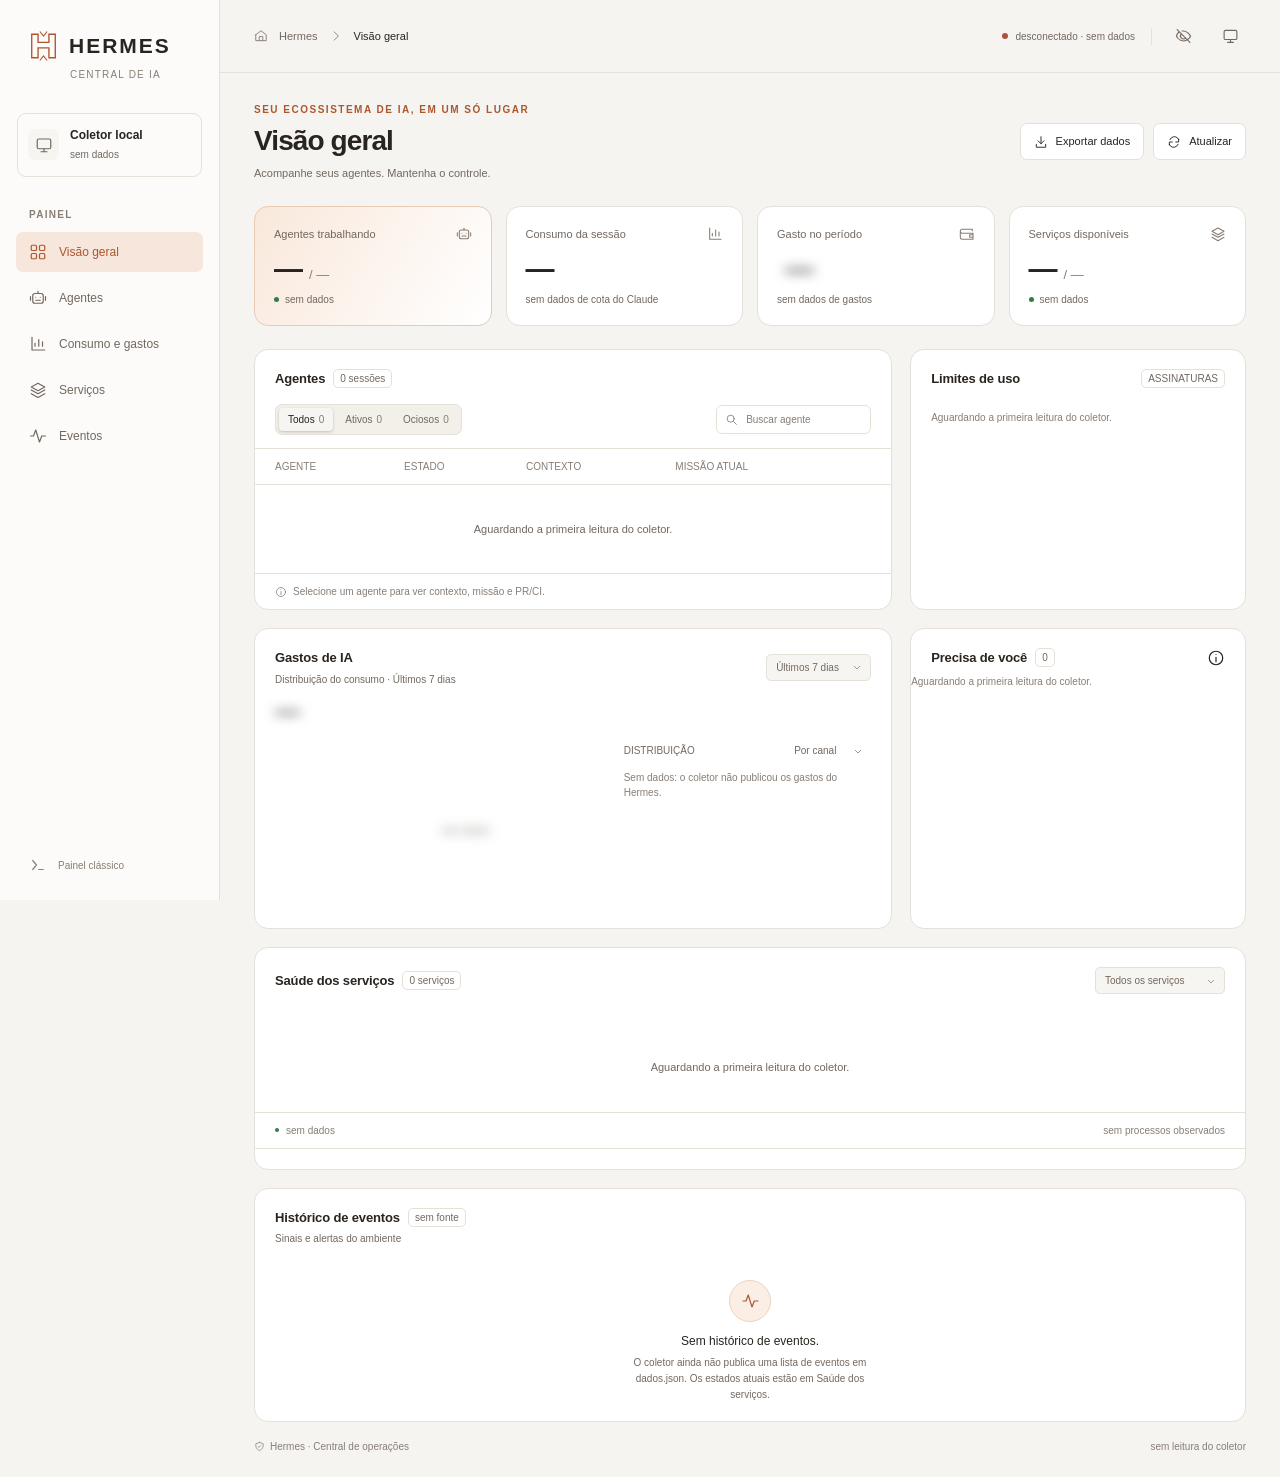
==== commit efde88af: "E23: PAINEL_VIGILANTE opt-in (desligada por padrao) publica a chave vigilante2, retrato do arquivo u" ====
--- a/publico/index.html
+++ b/publico/index.html
@@ -71,7 +71,6 @@
     <div class="dashboard-row">
       <section class="panel cost-panel" id="usage" aria-labelledby="cost-title">
         <div class="panel-head"><div><div class="panel-title"><h2 id="cost-title">Gastos de IA</h2></div><p class="panel-desc" id="cost-desc">Distribuição do consumo no período</p></div><label><select class="compact-select" id="period-select" aria-label="Período de gastos"><option value="24h">Últimas 24 h</option><option value="hoje">Hoje</option><option value="7d" selected>Últimos 7 dias</option><option value="30d">Últimos 30 dias</option></select></label></div>
-        <div class="cost-privacy-notice" id="cost-privacy-notice" hidden><span>Valores ocultos pelo modo privacidade.</span><button class="button" id="cost-show-values" type="button">Mostrar valores</button></div>
         <div class="cost-top"><div class="cost-total mono sensitive" id="cost-total">—</div><span class="neutral-label sensitive" id="cost-tokens"></span></div>
         <div class="cost-body">
           <div class="chart sensitive" id="chart" role="group" aria-label="Distribuição dos gastos por intervalo"></div>
@@ -92,6 +91,7 @@
       <div class="panel-head"><div><div class="panel-title"><h2 id="services-title">Saúde dos serviços</h2><span class="badge" id="services-badge">0 serviços</span></div></div><select id="service-filter" class="compact-select" aria-label="Filtrar serviços"><option value="todos">Todos os serviços</option><option value="atencao">Precisam de atenção</option></select></div>
       <div class="services-grid" id="services-grid"></div>
       <div class="empty-table" id="services-empty" hidden></div>
+      <div class="presence" id="vigilante" role="group" aria-label="Vigilante 2" hidden><div class="presence-head"><span>Vigilante 2</span><span class="badge" id="vigilante-badge"></span></div><div class="services-grid" id="vigilante-grid"></div></div>
       <div class="panel-footer services-foot"><span class="source-summary" id="services-summary"><span class="dot"></span><span id="services-summary-text">sem dados</span></span><span id="services-processes">sem processos observados</span></div>
       <div class="panel-footer" id="sources-foot" hidden></div>
     </section>
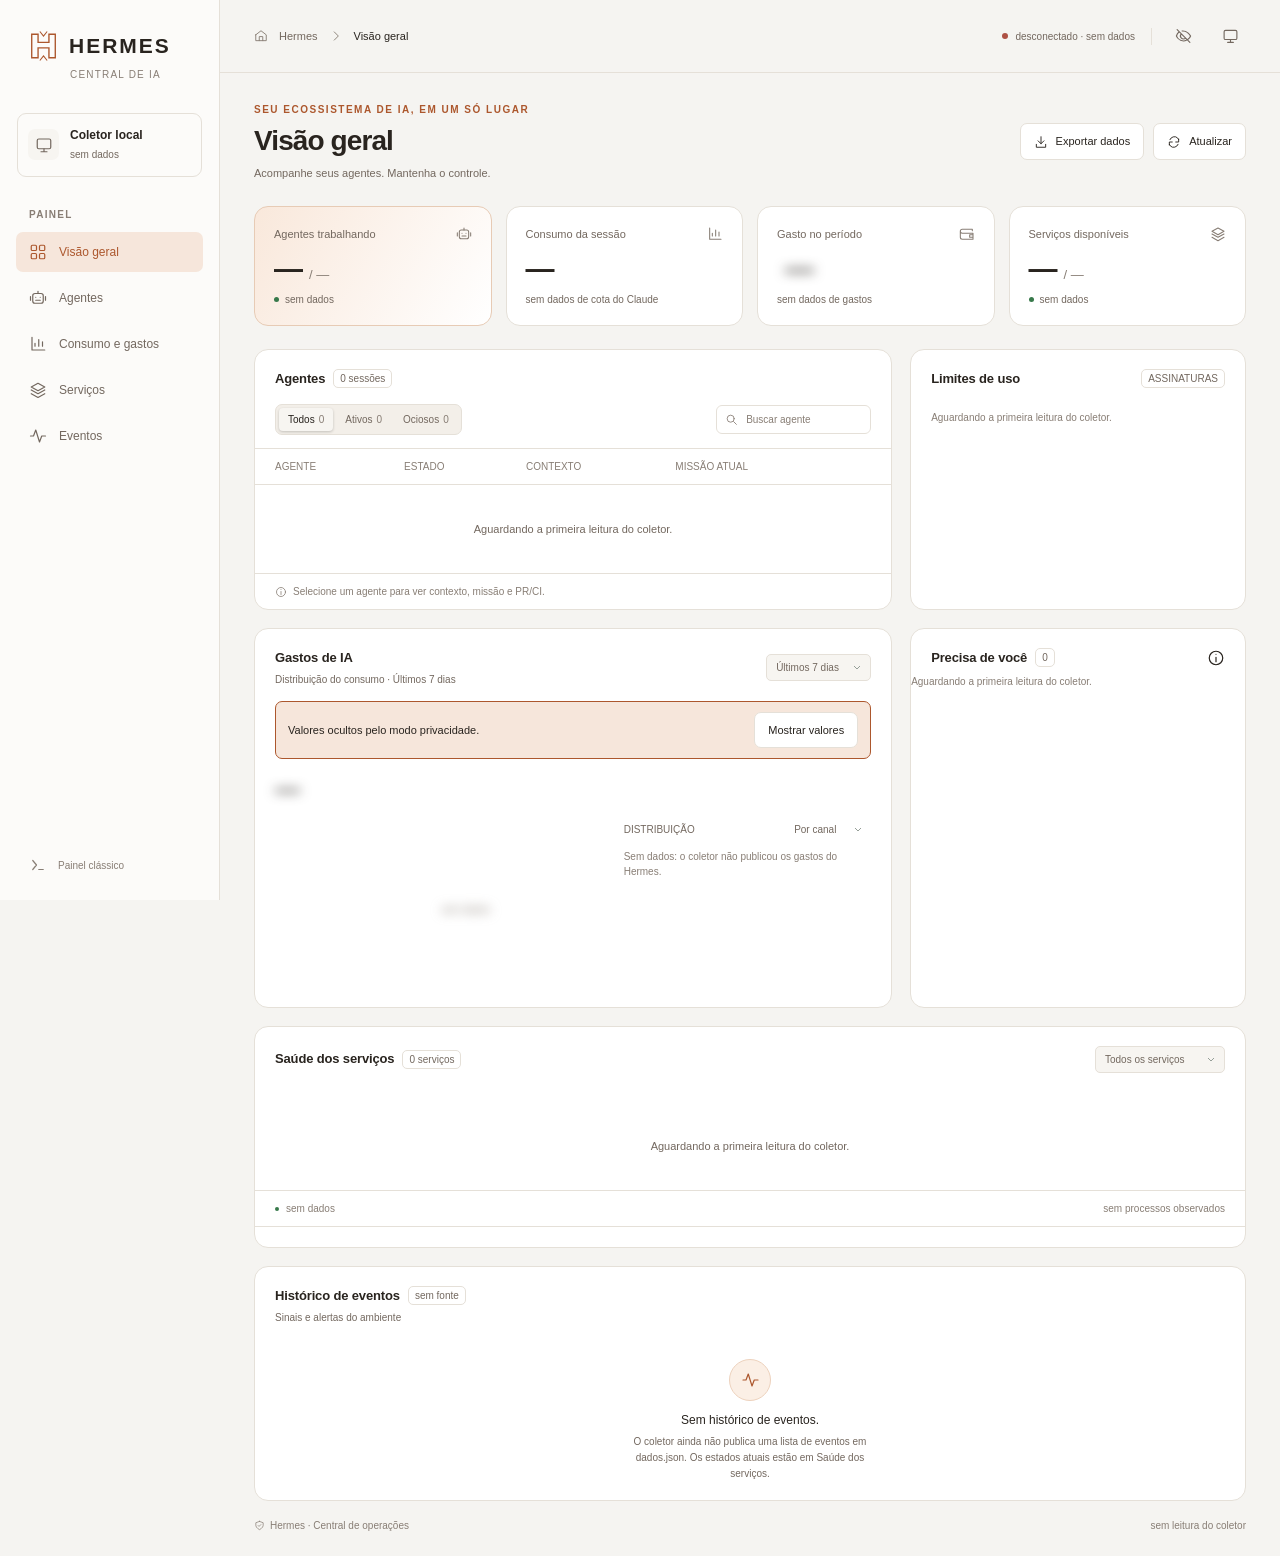
==== commit eca35bcb: "Merge do ramo painel-ias em painel-ias-orq: traz a E14 (ababe72) e a juncao E16-E19c (0a1b5fa) para " ====
--- a/publico/index.html
+++ b/publico/index.html
@@ -71,6 +71,7 @@
     <div class="dashboard-row">
       <section class="panel cost-panel" id="usage" aria-labelledby="cost-title">
         <div class="panel-head"><div><div class="panel-title"><h2 id="cost-title">Gastos de IA</h2></div><p class="panel-desc" id="cost-desc">Distribuição do consumo no período</p></div><label><select class="compact-select" id="period-select" aria-label="Período de gastos"><option value="24h">Últimas 24 h</option><option value="hoje">Hoje</option><option value="7d" selected>Últimos 7 dias</option><option value="30d">Últimos 30 dias</option></select></label></div>
+        <div class="cost-privacy-notice" id="cost-privacy-notice" hidden><span>Valores ocultos pelo modo privacidade.</span><button class="button" id="cost-show-values" type="button">Mostrar valores</button></div>
         <div class="cost-top"><div class="cost-total mono sensitive" id="cost-total">—</div><span class="neutral-label sensitive" id="cost-tokens"></span></div>
         <div class="cost-body">
           <div class="chart sensitive" id="chart" role="group" aria-label="Distribuição dos gastos por intervalo"></div>
